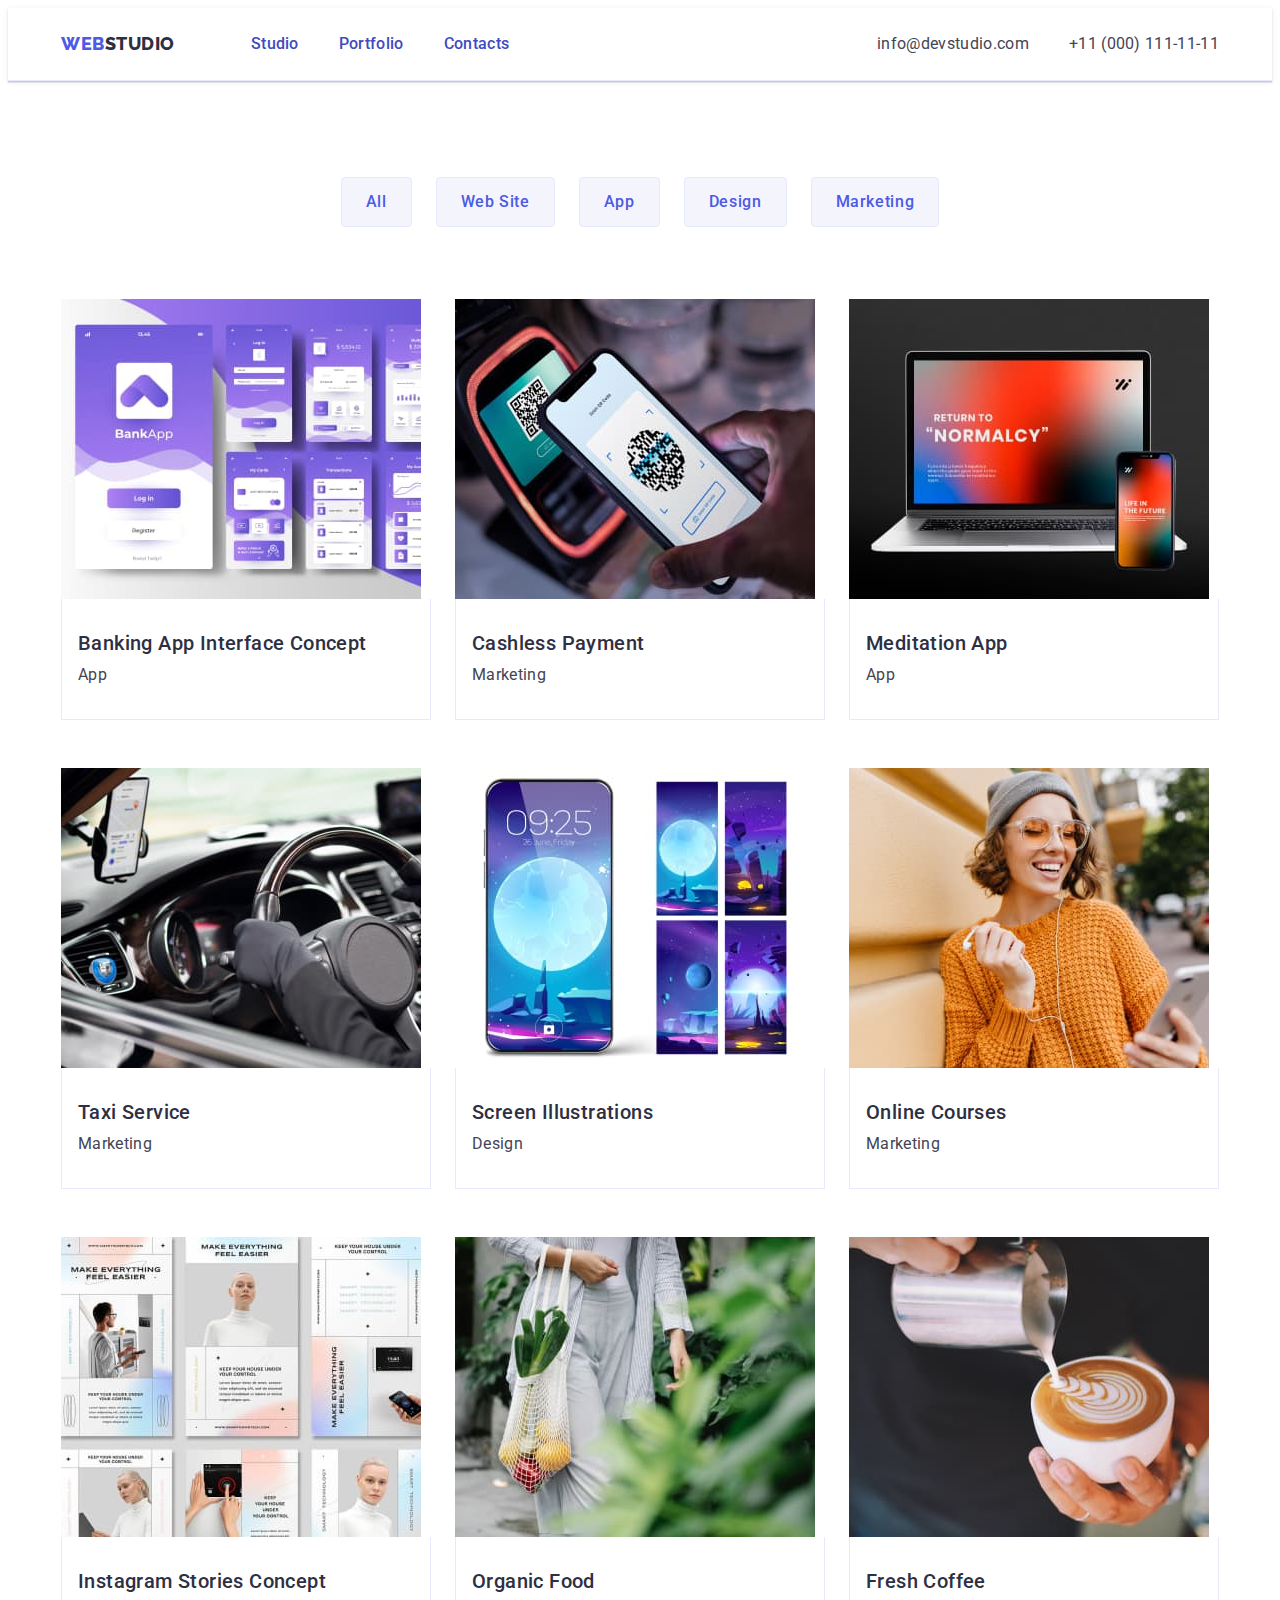
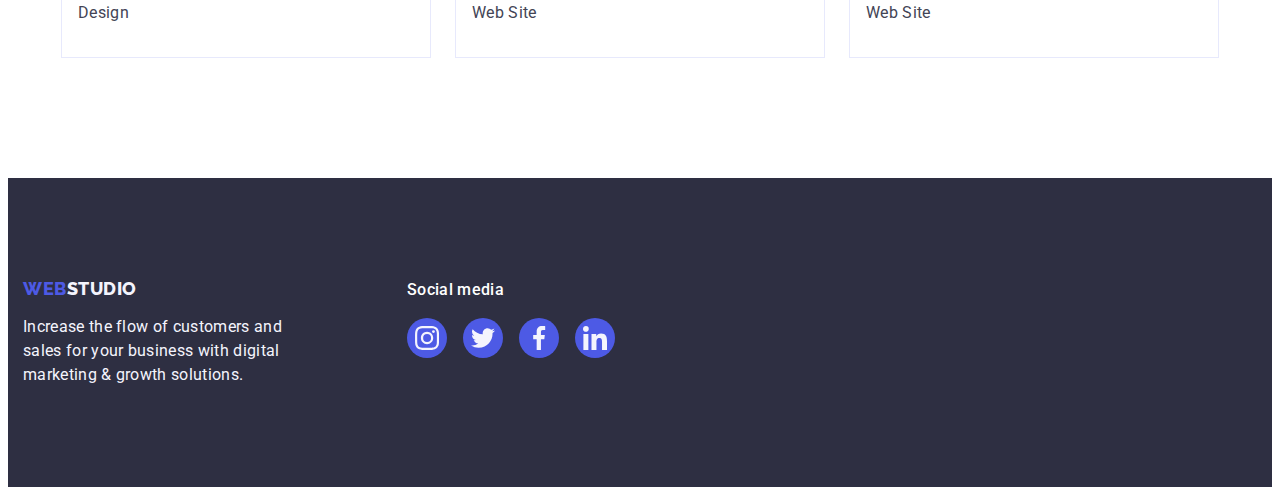
==== portfolio.html @ b8a889ee "update" ====
<!DOCTYPE html>
<html lang="en">
  <head>
    <meta charset="UTF-8" />
    <meta name="viewport" content="width=device-width, initial-scale=1.0" />
    <title>Document</title>
    <link rel="preconnect" href="https://fonts.googleapis.com" />
    <link rel="preconnect" href="https://fonts.gstatic.com" crossorigin />
    <link
      href="https://fonts.googleapis.com/css2?family=Raleway:wght@800&family=Roboto:wght@400;500;700&display=swap"
      rel="stylesheet"
    />
    <link
      rel="stylesheet"
      href="https://cdnjs.cloudflare.com/ajax/libs/modern-normalize/2.0.0/modern-normalize.min.css"
      integrity="sha512-4xo8blKMVCiXpTaLzQSLSw3KFOVPWhm/TRtuPVc4WG6kUgjH6J03IBuG7JZPkcWMxJ5huwaBpOpnwYElP/m6wg=="
      crossorigin="anonymous"
      referrerpolicy="no-referrer"
    />
    <link rel="stylesheet" href="./css/style.css" />
  </head>
  <body>
    <header class="header">
      <div class="container header-container">
        <nav class="header-nav">
          <a href="./index.html" class="header-logo link"
            >Web<span class="header-logo-accent">Studio</span></a
          >
          <ul class="header-menu list">
            <li class="header-menu-item">
              <a href="./index.html" class="header-menu-link link">Studio</a>
            </li>
            <li class="header-menu-item">
              <a href="./portfolio.html" class="header-menu-link link"
                >Portfolio</a
              >
            </li>
            <li class="header-menu-item">
              <a href="" class="header-menu-link link">Contacts</a>
            </li>
          </ul>
        </nav>
        <address class="header-address">
          <ul class="header-socials list">
            <li class="header-socials-item">
              <a
                href="mailto:info@devstudio.com"
                class="header-socials-link link"
                >info@devstudio.com</a
              >
            </li>
            <li class="header-socials-item">
              <a href="tel:+110001111111" class="header-socials-link link"
                >+11 (000) 111-11-11</a
              >
            </li>
          </ul>
        </address>
      </div>
    </header>
    <main>
      <section class="all">
        <div class="container">
          <h1 class="visually-hidden">All</h1>
          <ul class="all-menu list">
            <li class="">
              <button type="button" class="all-btn">All</button
              ><a href="" class="portfolio-menu-link link"></a>
            </li>
            <li class="">
              <button type="button" class="all-btn">Web Site</button>
              <a href="" class="portfolio-menu-link link"></a>
            </li>
            <li class="">
              <button type="button" class="all-btn">App</button>
              <a href="" class="portfolio-menu-link link"></a>
            </li>
            <li class="">
              <button type="button" class="all-btn">Design</button>
              <a href="" class="portfolio-menu-link link"></a>
            </li>
            <li class="">
              <button type="button" class="all-btn">Marketing</button>
              <a href="" class="portfolio-menu-link link"></a>
            </li>
          </ul>
          <ul class="bcm-list list">
            <li class="bcm-item">
              <a href="" class="bcm-item-link link">
                <div class="portfolio-img">
                  <img
                    src="./images/img4.jpg"
                    alt="Banking App"
                    width="360"
                    class=""
                  />
                  <p class="portfolio-img-text">
                    14 Stylish and User-Friendly App Design Concepts · Task
                    Manager App · Calorie Tracker App · Exotic Fruit Ecommerce
                    App · Cloud Storage App
                  </p>
                </div>
                <div class="bcm-name-category">
                  <h2 class="portfolio-subtitle">
                    Banking App Interface Concept
                  </h2>
                  <p class="portfolio-item-text">App</p>
                </div>
              </a>
            </li>
            <li class="bcm-item">
              <a href="" class="bcm-item-link link">
                <div class="portfolio-img">
                  <img
                    src="./images/img5.jpg"
                    alt="Banking App"
                    width="360"
                    class=""
                  />
                  <p class="portfolio-img-text">
                    14 Stylish and User-Friendly App Design Concepts · Task
                    Manager App · Calorie Tracker App · Exotic Fruit Ecommerce
                    App · Cloud Storage App
                  </p>
                </div>
                <div class="bcm-name-category">
                  <h2 class="portfolio-subtitle">Cashless Payment</h2>
                  <p class="portfolio-item-text">Marketing</p>
                </div>
              </a>
            </li>
            <li class="bcm-item">
              <a href="" class="bcm-item-link link">
                <div class="portfolio-img">
                  <img
                    src="./images/img6.jpg"
                    alt="Banking App"
                    width="360"
                    class=""
                  />
                  <p class="portfolio-img-text">
                    14 Stylish and User-Friendly App Design Concepts · Task
                    Manager App · Calorie Tracker App · Exotic Fruit Ecommerce
                    App · Cloud Storage App
                  </p>
                </div>
                <div class="bcm-name-category">
                  <h2 class="portfolio-subtitle">Meditation App</h2>
                  <p class="portfolio-item-text">App</p>
                </div></a
              >
            </li>

            <li class="bcm-item">
              <a href="" class="bcm-item-link link">
                <div class="portfolio-img">
                  <img
                    src="./images/img7.jpg"
                    alt="Banking App"
                    width="360"
                    class=""
                  />
                  <p class="portfolio-img-text">
                    14 Stylish and User-Friendly App Design Concepts · Task
                    Manager App · Calorie Tracker App · Exotic Fruit Ecommerce
                    App · Cloud Storage App
                  </p>
                </div>
                <div class="bcm-name-category">
                  <h2 class="portfolio-subtitle">Taxi Service</h2>
                  <p class="portfolio-item-text">Marketing</p>
                </div></a
              >
            </li>
            <li class="bcm-item">
              <a href="" class="bcm-item-link link">
                <div class="portfolio-img">
                  <img
                    src="./images/img8.jpg"
                    alt="Banking App"
                    width="360"
                    class=""
                  />
                  <p class="portfolio-img-text">
                    14 Stylish and User-Friendly App Design Concepts · Task
                    Manager App · Calorie Tracker App · Exotic Fruit Ecommerce
                    App · Cloud Storage App
                  </p>
                </div>
                <div class="bcm-name-category">
                  <h2 class="portfolio-subtitle">Screen Illustrations</h2>
                  <p class="portfolio-item-text">Design</p>
                </div></a
              >
            </li>
            <li class="bcm-item">
              <a href="" class="bcm-item-link link">
                <div class="portfolio-img">
                  <img
                    src="./images/img9.jpg"
                    alt="Banking App"
                    width="360"
                    class=""
                  />
                  <p class="portfolio-img-text">
                    14 Stylish and User-Friendly App Design Concepts · Task
                    Manager App · Calorie Tracker App · Exotic Fruit Ecommerce
                    App · Cloud Storage App
                  </p>
                </div>
                <div class="bcm-name-category">
                  <h2 class="portfolio-subtitle">Online Courses</h2>
                  <p class="portfolio-item-text">Marketing</p>
                </div></a
              >
            </li>
            <li class="bcm-item">
              <a href="" class="bcm-item-link link">
                <div class="portfolio-img">
                  <img
                    src="./images/img10.jpg"
                    alt="Banking App"
                    width="360"
                    class=""
                  />
                  <p class="portfolio-img-text">
                    14 Stylish and User-Friendly App Design Concepts · Task
                    Manager App · Calorie Tracker App · Exotic Fruit Ecommerce
                    App · Cloud Storage App
                  </p>
                </div>
                <div class="bcm-name-category">
                  <h2 class="portfolio-subtitle">Instagram Stories Concept</h2>
                  <p class="portfolio-item-text">Design</p>
                </div></a
              >
            </li>
            <li class="bcm-item">
              <a href="" class="bcm-item-link link">
                <div class="portfolio-img">
                  <img
                    src="./images/img11.jpg"
                    alt="Banking App"
                    width="360"
                    class=""
                  />
                  <p class="portfolio-img-text">
                    14 Stylish and User-Friendly App Design Concepts · Task
                    Manager App · Calorie Tracker App · Exotic Fruit Ecommerce
                    App · Cloud Storage App
                  </p>
                </div>
                <div class="bcm-name-category">
                  <h2 class="portfolio-subtitle">Organic Food</h2>
                  <p class="portfolio-item-text">Web Site</p>
                </div></a
              >
            </li>
            <li class="bcm-item">
              <a href="" class="bcm-item-link link">
                <div class="portfolio-img">
                  <img
                    src="./images/img12.jpg"
                    alt="Banking App"
                    width="360"
                    class=""
                  />
                  <p class="portfolio-img-text">
                    14 Stylish and User-Friendly App Design Concepts · Task
                    Manager App · Calorie Tracker App · Exotic Fruit Ecommerce
                    App · Cloud Storage App
                  </p>
                </div>
                <div class="bcm-name-category">
                  <h2 class="portfolio-subtitle">Fresh Coffee</h2>
                  <p class="portfolio-item-text">Web Site</p>
                </div></a
              >
            </li>
          </ul>
        </div>
      </section>
    </main>
    <footer class="footer">
      <div class="container container-footer">
        <div class="footer-text">
          <a href="./index.html" class="footer-logo link"
            >Web<span class="footer-logo-accent">Studio</span></a
          >
          <p class="footer-main-text">
            Increase the flow of customers and sales for your business with
            digital marketing & growth solutions.
          </p>
        </div>
        <div>
          <p class="footer-social-text">Social media</p>
          <ul class="footer-social-list list">
            <li class="footer-item-icon">
              <a href="" class="footer-social-link link">
                <svg class="footer-social-icon" width="24" height="24">
                  <use href="./images/icons.svg#icon-instagram-2"></use>
                </svg>
              </a>
            </li>
            <li class="footer-item-icon">
              <a href="" class="footer-social-link link">
                <svg class="footer-social-icon" width="24" height="24">
                  <use href="./images/icons.svg#icon-twitter2"></use>
                </svg>
              </a>
            </li>
            <li class="footer-item-icon">
              <a href="" class="footer-social-link link">
                <svg class="footer-social-icon" width="24" height="24">
                  <use href="./images/icons.svg#icon-facebook2"></use>
                </svg>
              </a>
            </li>
            <li class="footer-item-icon">
              <a href="" class="footer-social-link link">
                <svg class="footer-social-icon" width="24" height="24">
                  <use href="./images/icons.svg#icon-linkedin2"></use>
                </svg>
              </a>
            </li>
          </ul>
        </div>
      </div>
    </footer>
    <script src="./js/modal.js"></script>
  </body>
</html>
---- css/style.css ----
:root {
  --iris: #4d5ae5;
    --ocean: #404bbf;
    --navy-blue: #2e2f42;
    --green: #31d0aa;
    --slate: #434455;
    --light-slate: #8e8f99;
    --cornflower: #e7e9fc;
    --cloud: #f4f4fd;
    --navy-blue-modal: rgba(46, 47, 66, 0.40);
    --grey: rgba(46, 47, 66, 0.70);
    --white: #fff;
    --dairy: #fcfcfc;
}

p,h1,h2,h3,h4,h5,h6 {
  margin-top: 0;
  margin-bottom: 0;
}

ul,ol {
  margin-top: 0;
    margin-bottom: 0;
    padding-left: 0;
}

img {
  display: block;
}

body {
  font-family: 'Roboto', sans-serif;
  background-color:#FFFFFF;
  color: var(--slate);
}

.container {
  width:100%;
  max-width: 1158px;
  padding-left: 15px;
  padding-right: 15px;
  margin:0 auto; 
  
}

.link{
  text-decoration: none;
}

.list{
  list-style-type: none;
}

/* ----------HEADER---------- */

.header {
  border-bottom: 1px solid #e7e9fc;
  box-shadow:0px 2px 1px rgba(46, 47, 66, 0.08), 0px 1px 1px rgba(46, 47, 66, 0.16), 0px 1px 6px rgba(46, 47, 66, 0.08);
}

.header-container {
  display: flex;
  align-items: center;
  gap: 90px;
}

.header-nav {
  display:flex;
  align-items: center;
  flex-grow: 1;

}

.header-logo{
  font-family: "Raleway", sans-serif;
    font-weight: 800;
    font-size: 18px;
    line-height: 1.17; /* 21/18 */
    letter-spacing: 0.03em;
    color: #4d5ae5;
    text-transform: uppercase;
    display: flex;
    align-items: center;
    margin-right: 76px;
}

.header-logo-accent{
  color: #2e2f42;
}

.header-menu {
  color: #2e2f42;
  display: flex;
  gap: 40px;
}

.header-menu-item {
color: var(--navy-blue);
padding: 24px 0;

}

.header-menu-link{
  font-family: "Roboto", sans-serif;
    font-weight: 500;
    font-size: 16px;
    line-height: 1.50; /* 24/16 */
    letter-spacing: 0.02em;
    color: #404bbf;
    padding: 24px 0;
    position: relative;
    transition: color 250ms cubic-bezier(0.4, 0, 0.2, 1) ;
}

.header-menu-link::after {
  content:'' ;
  position: absolute;
  left: 0;
  bottom: -1px;
  height: 4px;
  background-color: #404bbf;
  border-radius: 2px;
}

.header-menu-link:hover,
.header-menu-link:focus {
  color:#404bbf;
}

.header-address {
  font-style: normal;
}

.header-socials {
  color: #434455;
  display: flex;
  gap: 40px;
}

.header-socials-item {
  line-height: 1.5;
  letter-spacing: 0.02em;
  color:var(--slate);
}

.header-socials-link {
  color: var(--slate);
  transition:color 250ms cubic-bezier(0.4, 0, 0.2, 1); 
}

.header-socials-link:hover,
.header-socials-link:focus {
  color: #404bbf;
}

/* ----------HERO---------- */

.hero {
  background-color: var(--navy-blue);
  padding: 188px 0;
  background-image: linear-gradient(rgba(46, 47, 66, 0.7), rgba(46, 47, 66, 0.7)), url(../images/people-office-1.jpg);
  max-width: 1440px;
  background-repeat: no-repeat;
  background-position: center;
  background-size: cover;
  margin: 0 auto;
}

.hero-title {
    font-weight: 700;
    font-size: 56px;
    line-height: 1.07; /* 60/56 */
    letter-spacing: 0.02em;
    color: var(--white);
    text-align: center;
    max-width: 496px;
    margin: 0 auto 48px;
}

.data-modal-open {
  font-family: inherit;
    font-weight: 500;
    font-size: 16px;
    line-height: 1.50; /* 24/16 */
    letter-spacing: 0.04em;
    color: var(--white);
    background-color: var(--iris);
    cursor: pointer;
    display: block;
    min-width: 169px;
    height: 56px;
    border: none;
    border-radius: 4px;
    margin: 0 auto;
    transition: background-color 250ms cubic-bezier(0.4, 0, 0.2, 1);
}

.data-modal-open,
.data-modal-open {
  background-color: #404BBF;
}

/* ----------STRATEGY---------- */

.strategy {

  padding: 120px 0;
}

.visually-hidden {
  position: absolute;
    width: 1px;
    height: 1px;
    margin: -1px;
    border: 0;
    padding: 0;
    white-space: nowrap;
    clip-path: inset(100%);
    clip: rect(0 0 0 0);
    overflow: hidden;
}

.strategy-list {
  display: flex;
  gap: 24px;
}

.strategy-item {
  width: calc((100% - 72px) / 4);
}

.strategy-item-icon {
  display: flex;
  align-items: center;
  justify-content: center;
  height: 112px;
  background-color: #f4f4fd;
  border-radius: 4px;
  margin-bottom: 8px;
}

.strategy-subtitle {
    font-weight: 500;
    font-size: 20px;
    line-height: 1.20; /* 24/20 */
    letter-spacing: 0.02em;
    color: var(--navy-blue);
    margin-bottom: 8px;
}

.strategy-item-text {
    font-size: 16px;
    line-height: 1.50; /* 24/16 */
    letter-spacing: 0.02em;
}

/* ----------WAWD---------- */

.wawd {
  padding-bottom: 120px;
}

.wawd-title {
  
    font-weight: 700;
    font-size: 36px;
    line-height: 1.11; /* 40/36 */
    letter-spacing: 0.02em;
    color: var(--navy-blue);
    text-align: center;
    text-transform: capitalize;
    margin-bottom: 72px;
}

.wawd-list {
  display: flex;
  gap: 24px;
}

.wawd-item {
  width: calc((100% - 48px) / 3);
}

.wawd-img {}

/* ----------TEAM---------- */

.team {
  background-color: #F4F4FD;
  padding: 120px 0;
}

.team-title {
  
    font-weight: 700;
    font-size: 36px;
    line-height: 1.11; /* 40/36 */
    letter-spacing: 0.02em;
    color: var(--navy-blue);
    text-align: center;
    text-transform: capitalize;
    margin-bottom: 72px;
}

.team-list {
  display: flex;
  gap: 24px;
}

.team-item {
  background-color: #FFFFFF;
  width:calc((100% - 72px) / 4);
  border-radius: 0px 0px 4px 4px;
  box-shadow:0px 1px 6px rgba(46, 47, 66, 0.08), 0px 1px 1px rgba(46, 47, 66, 0.16), 0px 2px 1px rgba(46, 47, 66, 0.08);
}

.team-name-job {
  padding: 32px 0px;
}

.team-subtitle {
    font-weight: 500;
    font-size: 20px;
    line-height: 1.20; /* 24/20 */
    letter-spacing: 0.02em;
    color: var(--navy-blue);
    text-align: center;
    margin-bottom: 8px;
}

.team-item-text {
    font-size: 16px;
    line-height: 1.50; /* 24/16 */
    letter-spacing: 0.02em;
    text-align: center;
}

.team-socials-list {
  display: flex;
  justify-content: center;
  gap: 24px;
}

.team-socials-icon {
  width: 40px;
  height: 40px;
}

.team-socials-link {
  width: 100%;
  height: 100%;
  background-color:#4d5ae5;
  border-radius:50%;
  display: flex;
  align-items: center;
  justify-content: center;
  transition: background-color 250ms cubic-bezier(0.4, 0, 0.2, 1);
}

.team-socials-link:hover,
.team-socials-link:focus {
  background-color: #404bbf;
}

.team-icons{
  fill: #f4f4fd ;
}

/* ----------Customers---------- */

.customers {
  padding: 120px 0;
}

.customers-title {
  font-size: 36px;
  line-height: 1.11;
  color:#2e2f42;
  margin-bottom: 72px;
  text-align: center;
}

.customers-list {
  display: flex;
  gap: 24px;
}

.customers-item-icon{
  width: calc((100% - 120px) / 6);
  height:88px;
  /*transition:border-color 250ms cubic-bezier(0.4, 0, 0.2, 1),
    color 250ms cubic-bezier(0.4, 0, 0.2, 1);*/
}

.customers-link {
  width: 100%;
  height: 100%;
  border: 1px solid #8e8f99;
  border-radius:4px;
  display: flex;
  align-items: center;
  justify-content: center;
  color:#8e8f99;
  transition: border-color 250ms cubic-bezier(0.4, 0, 0.2, 1),
      color 250ms cubic-bezier(0.4, 0, 0.2, 1);
}

.customers-link:hover,
.customers-link:focus {
  border-color: #404bbf;
  color: #404bbf;
}

.customers-icon {
  fill: currentColor;
  transition: border-color 250ms cubic-bezier(0.4, 0, 0.2, 1),
      color 250ms cubic-bezier(0.4, 0, 0.2, 1);
}

/* ----------FOOTER---------- */

.footer {
  background-color: var(--navy-blue);
  padding: 100px 0;
}

.footer-text {
  margin-right: 120px;
}

.footer-logo {
  font-family: "Raleway", sans-serif;
    font-weight: 800;
    font-size: 18px;
    line-height: 1.17;
    /* 21/18 */
    letter-spacing: 0.03em;
    color: #4d5ae5;
    text-transform: uppercase;
    display: inline-block;
    margin-bottom: 16px;
}

.footer-logo-accent {
  color: #f4f4fd;
}

.footer-main-text {
    font-size: 16px;
    line-height: 1.50; /* 24/16 */
    letter-spacing: 0.02em;
    color: var(--cloud);
    max-width: 264px;
}

.footer-social-text{
  font-weight: 500;
  font-size: 16px;
  line-height: 1.5;
  letter-spacing: 0.02em;
  color:#FFFFFF;
  margin-bottom: 16px;
}

.footer-social-list{
  display: flex;
  gap: 16px;
}

.footer-item-icon{
  width: 40px;
  height: 40px;
  background-color: 250ms cubic-bezier(0.4, 0, 0.2, 1);
}

.footer-social-link{
  height: 100%;
  width: 100%;
  background-color:#4d5ae5;
  border-radius:50%;
  display: flex;
  align-items: center;
  justify-content: center;
  transition: background-color 250ms cubic-bezier(0.4, 0, 0.2, 1);
}

.footer-social-link:hover,
.footer-social-link:focus {
  background-color: #31d0aa;
}

.footer-social-icon {
  fill:#f4f4fd;
}

.container-footer {
  display: flex;
  align-items: baseline;
  margin-right: 120px;
}

/* ----------MODAL---------- */

.modal-container {
  position: fixed;
  top: 0;
  left: 0;
  width: 100%;
  height: 100%;
  background-color: rgba(46, 47, 66, 0.4);
  transition: opacity 250ms cubic-bezier(0.4, 0, 0.2, 1), visibility 250ms cubic-bezier(0.4, 0, 0.2, 1);
}

.is-hidden {
  opacity: 0;
  visibility: hidden;
  pointer-events: none;
}

.modal-window {
  position: absolute;
  top: 50%;
  left: 50%;
  transform: translate(-50%, -50%) scale(1);
  width: 408px;
  min-height: 584px;
  background: #fcfcfc;
  box-shadow:0px 1px 1px rgba(0, 0, 0, 0.14),
    0px 1px 3px rgba(0, 0, 0, 0.12),
    0px 2px 1px rgba(0, 0, 0, 0.2);
  border-radius: 4px;
  transition: transform 250ms cubic-bezier(0.4, 0, 0.2, 1);
}

.modal-close-button {
  position: absolute;
  top: 24px;
  right: 24px;
  width: 24px;
  height: 24px;
  border-radius: 50%;
  display: flex;
  align-items: center;
  justify-content: center;
  background-color: #e7e9fc;
  border: 1px solid rgba(0, 0, 0, 0.1);
  padding: 0;
  cursor: pointer;
  transition: background-color 250ms cubic-bezier(0.4, 0, 0.2, 1), border 250ms cubic-bezier(0.4, 0, 0.2, 1);
}

.modal-close-button:hover,
.modal-close-button:focus{
  background-color: #404bbf;
  border: none;
}

.modal-window-icon{
  transition: fill 250ms cubic-bezier(0.4, 0, 0.2, 1);
  fill: #382a2a;
}

.modal-close-button:hover .modal-window-icon,
.modal-close-button:focus .modal-window-icon{
  fill: #ffffff;
}
/* ------------PORTFOLIO------------ */

/* ----------All---------- */

.all {
  padding-top: 96px;
  padding-bottom: 120px;
}

.all-menu {
  display: flex;
  justify-content: center;
  gap: 24px;
  margin-bottom: 72px;
}

.all-btn {
  font-family: inherit;
    font-weight: 500;
    font-size: 16px;
    line-height: 1.50; /* 24/16 */
    letter-spacing: 0.04em;
    color: #4d5ae5;
    background-color: #F4F4FD ;
    cursor: pointer;
    padding: 12px 24px;
    border: 1px solid var(--cornflower);
    border-radius: 4px;
    transition:color 250ms cubic-bezier(0.4, 0, 0.2, 1),
      background-color 250ms cubic-bezier(0.4, 0, 0.2, 1),
      border-color 250ms cubic-bezier(0.4, 0, 0.2, 1),
      box-shadow 250ms cubic-bezier(0.4, 0, 0.2, 1);
}

.all-other-btn {
  font-family: "Roboto", sans-serif;
    font-weight: 500;
    font-size: 16px;
    line-height: 1.50; /* 24/16 */
    letter-spacing: 0.04em;
    color: var(--iris);
}

.all-btn:hover,
.all-btn:focus {
  color: #FFFFFF;
  background-color: #404BBF;
  border: 1px solid transparent;
  box-shadow:0px 3px 1px rgba(0, 0, 0, 0.1),
    0px 2px 1px rgba(0, 0, 0, 0.08),
    0px 2px 2px rgba(0, 0, 0, 0.12);

}

/* ----------BCM---------- */

.bcm-list {
  display: flex;
  flex-wrap: wrap;
  column-gap: 24px;
  row-gap: 48px;
  
}

.bcm-item {
  row-gap: 48px;
  width: calc((100% - 48px) / 3);
}

.bcm-item-link{
  transition: box-shadow 250ms cubic-bezier(0.4, 0, 0.2, 1);
  display: block;
  
}

.bcm-item-link:hover {
  transform: translateY(0%);
  box-shadow: 0px 1px 6px rgba(46, 47, 66, 0.08), 0px 1px 1px rgba(46, 47, 66, 0.16), 0px 2px 1px rgba(46, 47, 66, 0.08);
}

.bcm-name-category {
  padding: 32px 16px;
  border: 1px solid #e7e9fc;
  border-top: none;
  
}

.portfolio-img {
  position: relative;
  overflow: hidden;
  
}

.portfolio-img:hover .portfolio-img-text{
  transform: translateY(0%);
}

.portfolio-img-text{
  position: absolute;
  top: 0;
  font-size: 16px;
  line-height: 1.5;
  letter-spacing: 0.02em;
  color:#f4f4fd;
  padding: 40px 32px;
  background-color: #4d5ae5;
  height: 100%;
  width: 100%;
  transform: translateY(100%);
  transition: transform 250ms cubic-bezier(0.4, 0, 0.2, 1);
}

.portfolio-img-text:hover{
  transform:translateY(0%);
}

.portfolio-subtitle {
  
    font-weight: 500;
    font-size: 20px;
    line-height: 1.2; /* 24/20 */
    letter-spacing: 0.02em;
    color: var(--navy-blue);
    margin-bottom: 8px;
}

.portfolio-item-text {
  letter-spacing: 0.02em;
  color: #434455;
  line-height: 1.5;
}

/* ----------TSO---------- */

.tso-subtitle {
  font-weight: 500;
    font-size: 20px;
    line-height: 1.5;
    /* 24/20 */
    letter-spacing: 0.02em;
    color: var(--navy-blue);
}

.tso-item-text {
  letter-spacing: 0.02em;
    color: #434455;
}

/* ----------IOF---------- */

.iof {
  background-color: #F4F4FD;
}

.iof-item {
  background-color: #FFFFFF;
}

.iof-subtitle {
  font-weight: 500;
    font-size: 20px;
    line-height: 1.5;
    /* 24/20 */
    letter-spacing: 0.02em;
    color: var(--navy-blue);
}

.iof-item-text {
    font-size: 16px;
    line-height: 1.50; /* 24/16 */
    letter-spacing: 0.02em;
      color: #434455;
}
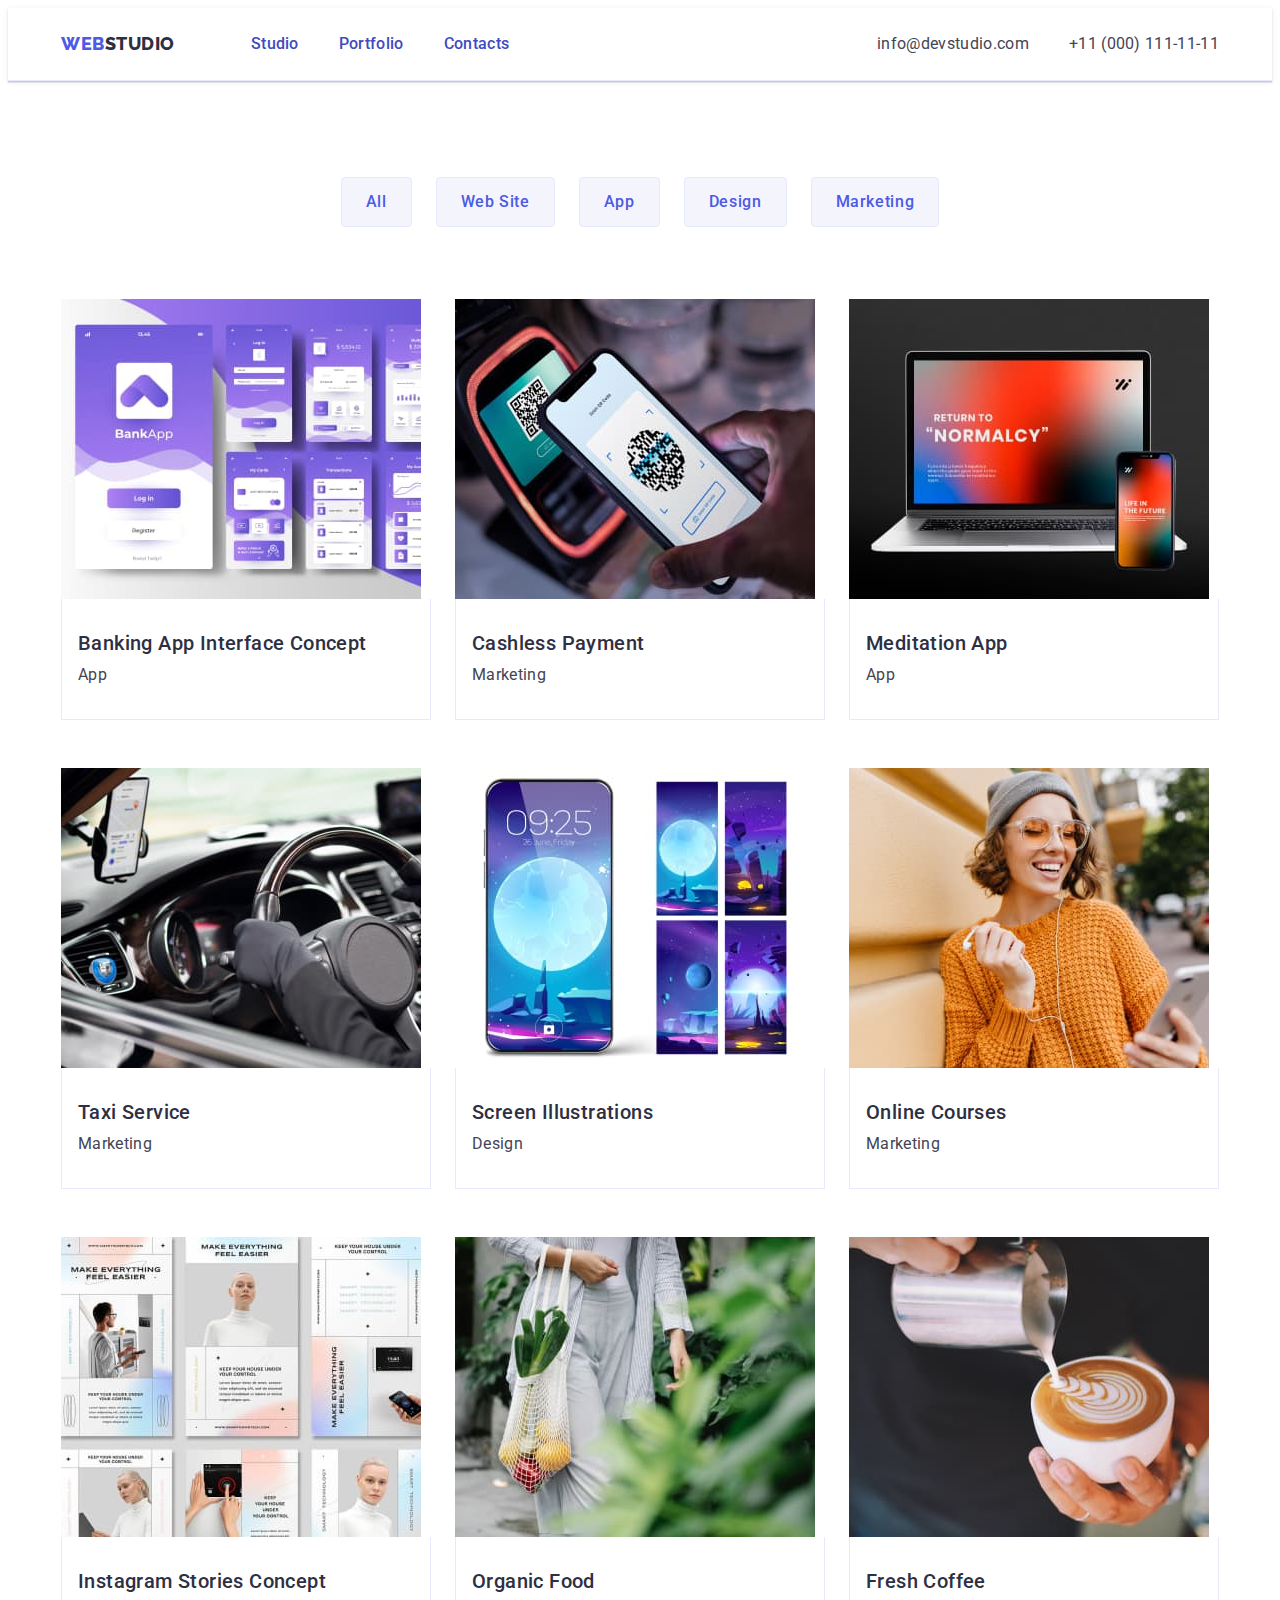
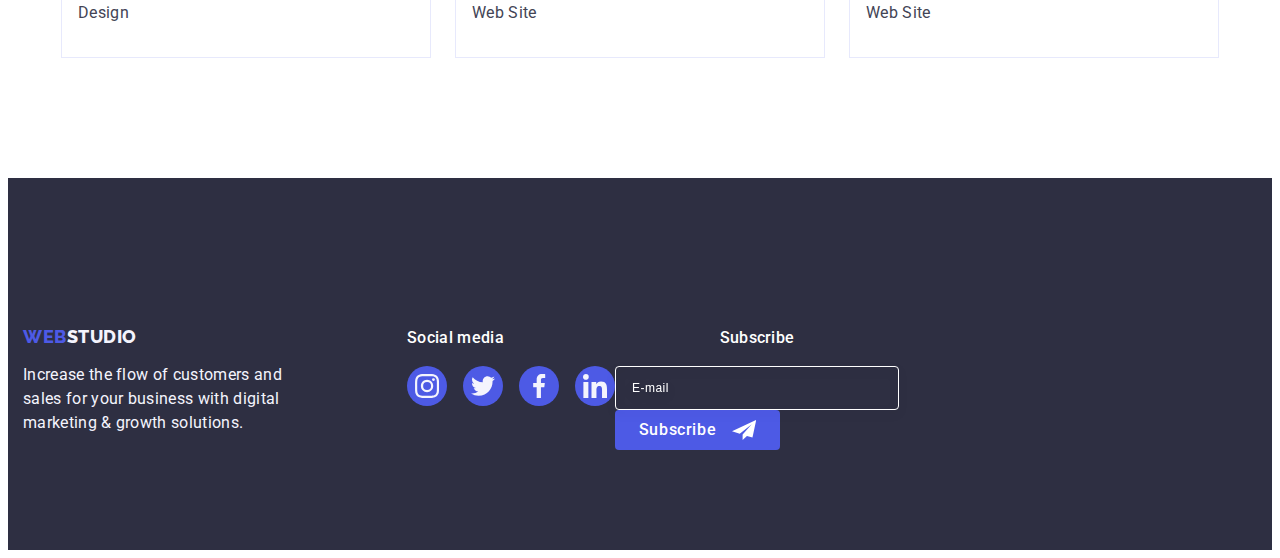
==== commit 349d3e5e: "update" ====
--- a/portfolio.html
+++ b/portfolio.html
@@ -325,6 +325,23 @@
             </li>
           </ul>
         </div>
+        <div class="modal-footer-container">
+          <p class="modal-footer-title">Subscribe</p>
+          <form class="modal-footer-form">
+            <label for="" class="modal-footer-label">
+              <input
+                name="text"
+                type="email"
+                class="modal-footer-input"
+                placeholder="E-mail"
+              />
+            <button type="submit" class="btn-modal-footer">Subscribe
+              <svg class="modal-footer-icon" height="24" width="24">
+                <use href="./images/icons.svg#icon-icon-send-opt"></use>
+              </svg>
+            </button>
+          </form>
+        </div>
       </div>
     </footer>
     <script src="./js/modal.js"></script>
--- a/css/style.css
+++ b/css/style.css
@@ -432,8 +432,7 @@
   font-family: "Raleway", sans-serif;
     font-weight: 800;
     font-size: 18px;
-    line-height: 1.17;
-    /* 21/18 */
+    line-height: 1.17; /* 21/18 */
     letter-spacing: 0.03em;
     color: #4d5ae5;
     text-transform: uppercase;
@@ -497,6 +496,65 @@
   display: flex;
   align-items: baseline;
   margin-right: 120px;
+}
+
+.modal-footer-title {
+  font-weight: 500;
+  font-size: 16px;
+  line-height: 1.5;
+  /* 24/16 */
+  letter-spacing: 0.02em;
+  text-align: center;
+  color: #ffffff;
+  margin: 48px auto 16px;
+}
+
+.modal-footer-form {
+  display: flex;
+}
+
+.modal-footer-label {
+  gap: 24px;
+}
+
+.modal-footer-input {
+  width: 264px;
+  height: 40px;
+  border: 1px solid #ffffff;
+  background-color: transparent;
+  font-size: 12px;
+  line-height: 1.5;
+  letter-spacing: 0.04em;
+  padding-left: 16px;
+  filter: drop-shadow(0px 4px 4px rgba(0, 0, 0, 0.15));
+  border-radius: 4px;
+  color: #ffffff;
+}
+
+input::placeholder {
+  color: #ffffff;
+}
+
+.btn-modal-footer {
+  min-width: 165px;
+  height: 40px;
+  display: flex;
+  justify-content: center;
+  align-items: center;
+  font-family: "Roboto", sans-serif;
+  font-size: 16px;
+  font-weight: 500;
+  line-height: 1.5;
+  letter-spacing: 0.04em;
+  color: #ffffff;
+  cursor: pointer;
+  background-color: var(--iris);
+  border: none;
+  border-radius: 4px;
+}
+
+.modal-footer-icon {
+  margin-left: 16px;
 }
 
 /* ----------MODAL---------- */
@@ -530,6 +588,7 @@
     0px 2px 1px rgba(0, 0, 0, 0.2);
   border-radius: 4px;
   transition: transform 250ms cubic-bezier(0.4, 0, 0.2, 1);
+  padding: 72px 24px 24px 24px;
 }
 
 .modal-close-button {
@@ -564,6 +623,132 @@
 .modal-close-button:focus .modal-window-icon{
   fill: #ffffff;
 }
+
+.modal-title{
+  font-weight: 500;
+  font-size: 16px;
+  line-height: 1.5;
+  text-align: center;
+  letter-spacing: 0.02em;
+  color:var(--navy-blue);
+  margin-bottom: 16px;
+}
+
+.modal-form-label{
+  margin-bottom: 8px;
+}
+
+.modal-label{
+  font-size: 12px;
+  line-height: 1.17;
+  letter-spacing: 0.04em;
+  color:var(--light-slate);
+  display: block;
+  margin-bottom: 4px;
+}
+
+.modal-container-input{
+  position: relative;
+}
+
+.modal-input{
+  width: 100%;
+  height: 40px;
+  border: 1px solid rgba(46, 47, 66, 0.4);
+  border-radius: 4px;
+  background-color: transparent;
+  padding-left: 38px;
+  outline: transparent;
+  transition: border-color 250ms cubic-bezier(0.4, 0, 0.2, 1);
+}
+
+.modal-input:focus{
+  border-color: #4D5AE5;
+}
+
+.modal-input-icon{
+  position: absolute;
+  left: 16px;
+  top: 50%;
+  transform: translateY(-50%);
+  transition: fill 250ms cubic-bezier(0.4, 0, 0.2, 1);
+}
+ .modal-input-icon:focus {
+  fill: #4D5AE5;
+ }
+
+ .modal-user-comment{
+  width: 100%;
+  height: 120px;
+  font-size: 12px;
+  line-height: 1.17;
+  letter-spacing: 0.04em;
+  color: rgba(46, 47, 66, 0.4);
+  border: 1px solid rgba(46, 47, 66, 0.4);
+  border-radius: 4px;
+  background-color: transparent;
+  padding: 8px 16px;
+  outline: transparent;
+  resize: none;
+  transition: border-color 250ms cubic-bezier(0.4, 0, 0.2, 1);
+ }
+
+ .modal-user-comment:focus{
+  border-color: #4D5AE5;
+ }
+
+ .modal-checkbox-container{
+  margin-bottom: 24px;
+ }
+
+ .modal-checkbox-input{
+
+ }
+
+ .modal-checkbox-label{
+  font-size: 12px;
+  line-height: 1.17;
+  letter-spacing: 0.04em;
+  color:#8e8f99
+ }
+
+ .modal-privacy-policy{
+  width: 16px;
+  height: 16px;
+  border: 1px solid rgba(46, 47, 66, 0.4);
+  border-radius: 2px;
+  transition: background-color 250ms cubic-bezier(0.4, 0, 0.2, 1), border 250ms cubic-bezier(0.4, 0, 0.2, 1), fill 250ms cubic-bezier(0.4, 0, 0.2, 1);
+  display: inline-flex;
+  align-items: center;
+  justify-content: center;
+  fill: transparent;
+ }
+
+ span input:checked{
+  background-color:#404bbf;
+  border: none;
+  fill:#F4F4FD;
+ }
+
+ .modal-checkbox-link{
+  color:var(--iris)
+ }
+
+ .modal-checkbox-btn{
+  display: block;
+  min-width: 169px;
+  height: 56px;
+  font-family: "Roboto", sans-serif;
+  font-size: 16px;
+  font-weight: 500;
+  line-height: 1.5;
+  letter-spacing: 0.04em;
+  color:#ffffff;
+  cursor: pointer;
+  background-color: #4D5AE5;
+  border-radius: 4px;
+  transition: background-color 250ms cubic-bezier(0.4, 0, 0.2, 1);
+ }
 /* ------------PORTFOLIO------------ */
 
 /* ----------All---------- */
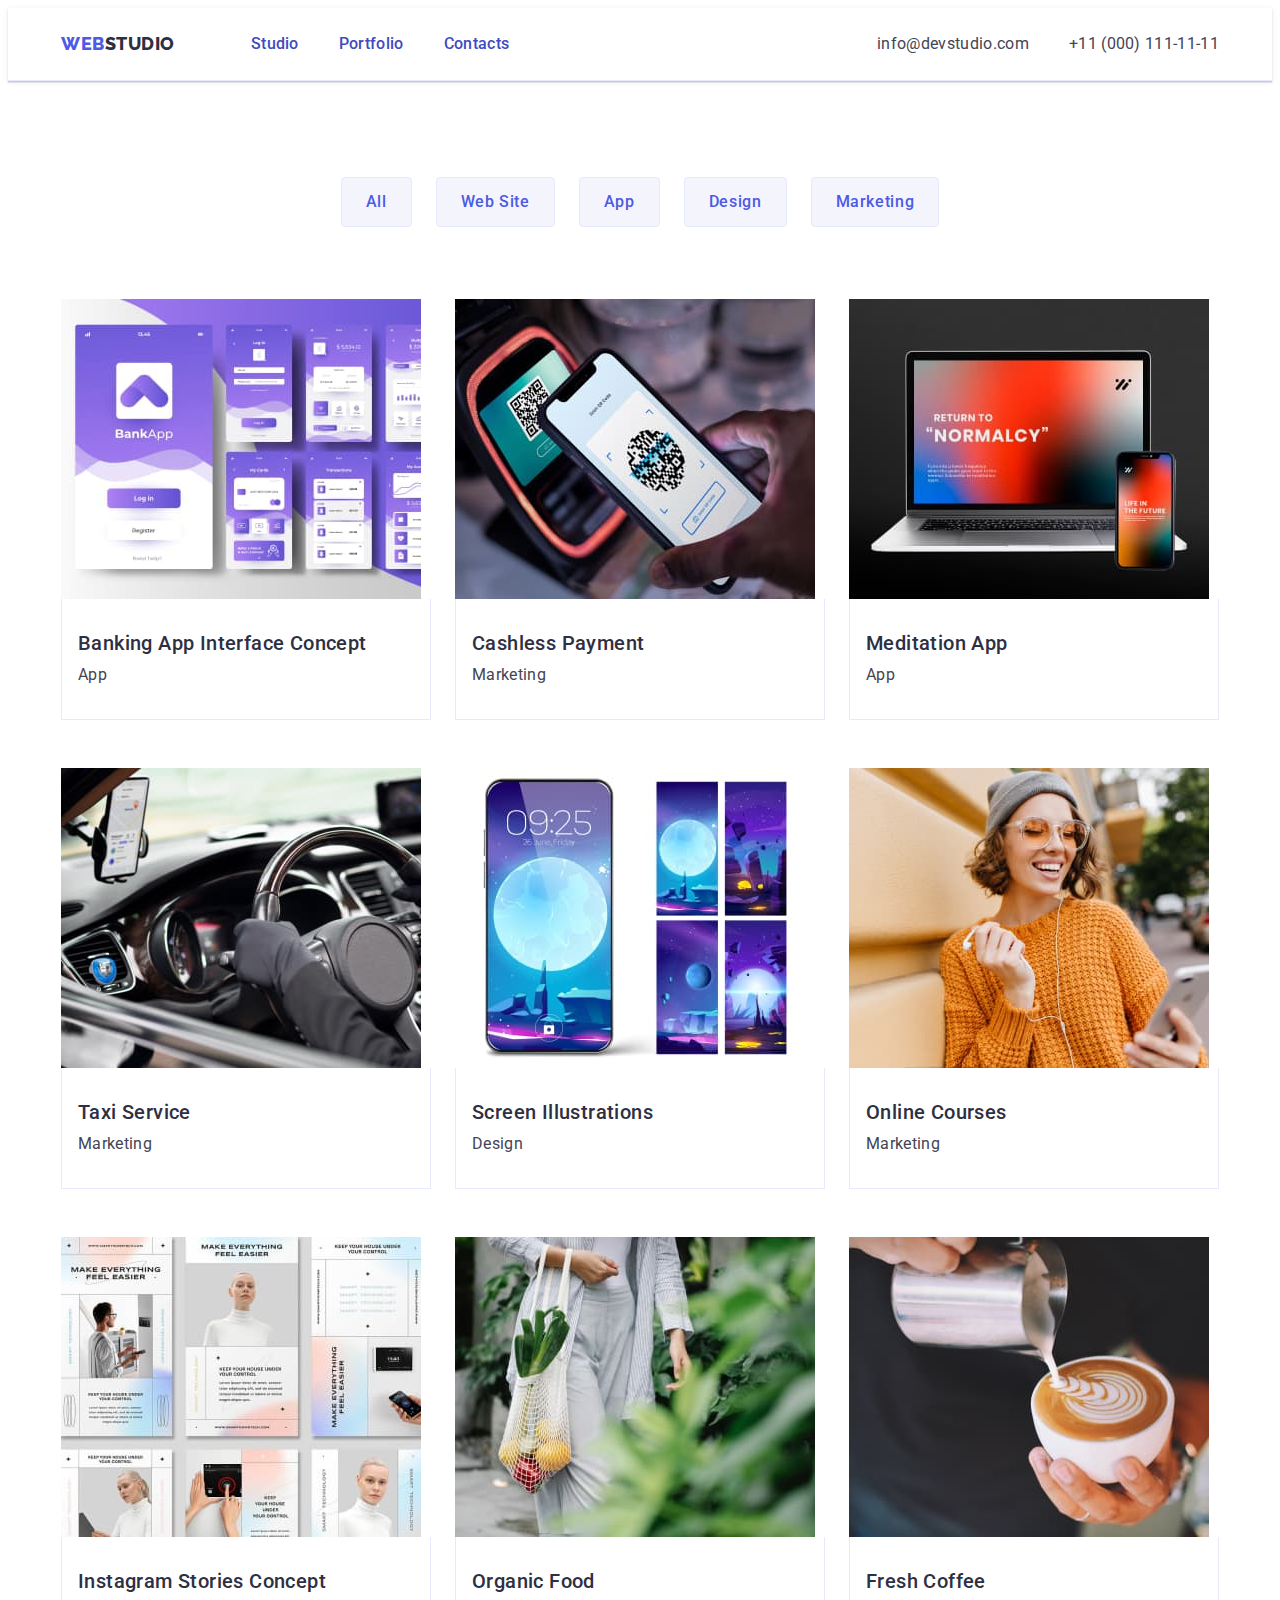
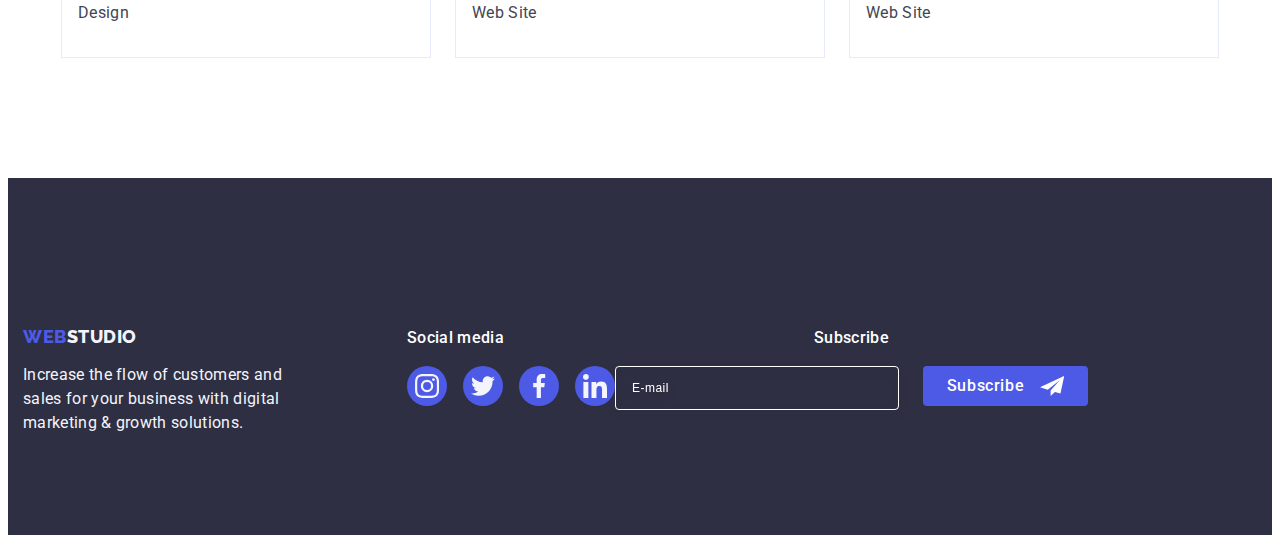
==== commit 53d279f5: "update" ====
--- a/portfolio.html
+++ b/portfolio.html
@@ -335,7 +335,9 @@
                 class="modal-footer-input"
                 placeholder="E-mail"
               />
-            <button type="submit" class="btn-modal-footer">Subscribe
+            </label>
+            <button type="submit" class="btn-modal-footer">
+              Subscribe
               <svg class="modal-footer-icon" height="24" width="24">
                 <use href="./images/icons.svg#icon-icon-send-opt"></use>
               </svg>
--- a/css/style.css
+++ b/css/style.css
@@ -281,7 +281,7 @@
   width: calc((100% - 48px) / 3);
 }
 
-.wawd-img {}
+
 
 /* ----------TEAM---------- */
 
@@ -511,6 +511,7 @@
 
 .modal-footer-form {
   display: flex;
+  gap:24px;
 }
 
 .modal-footer-label {
@@ -746,6 +747,7 @@
   color:#ffffff;
   cursor: pointer;
   background-color: #4D5AE5;
+  border: none;
   border-radius: 4px;
   transition: background-color 250ms cubic-bezier(0.4, 0, 0.2, 1);
  }
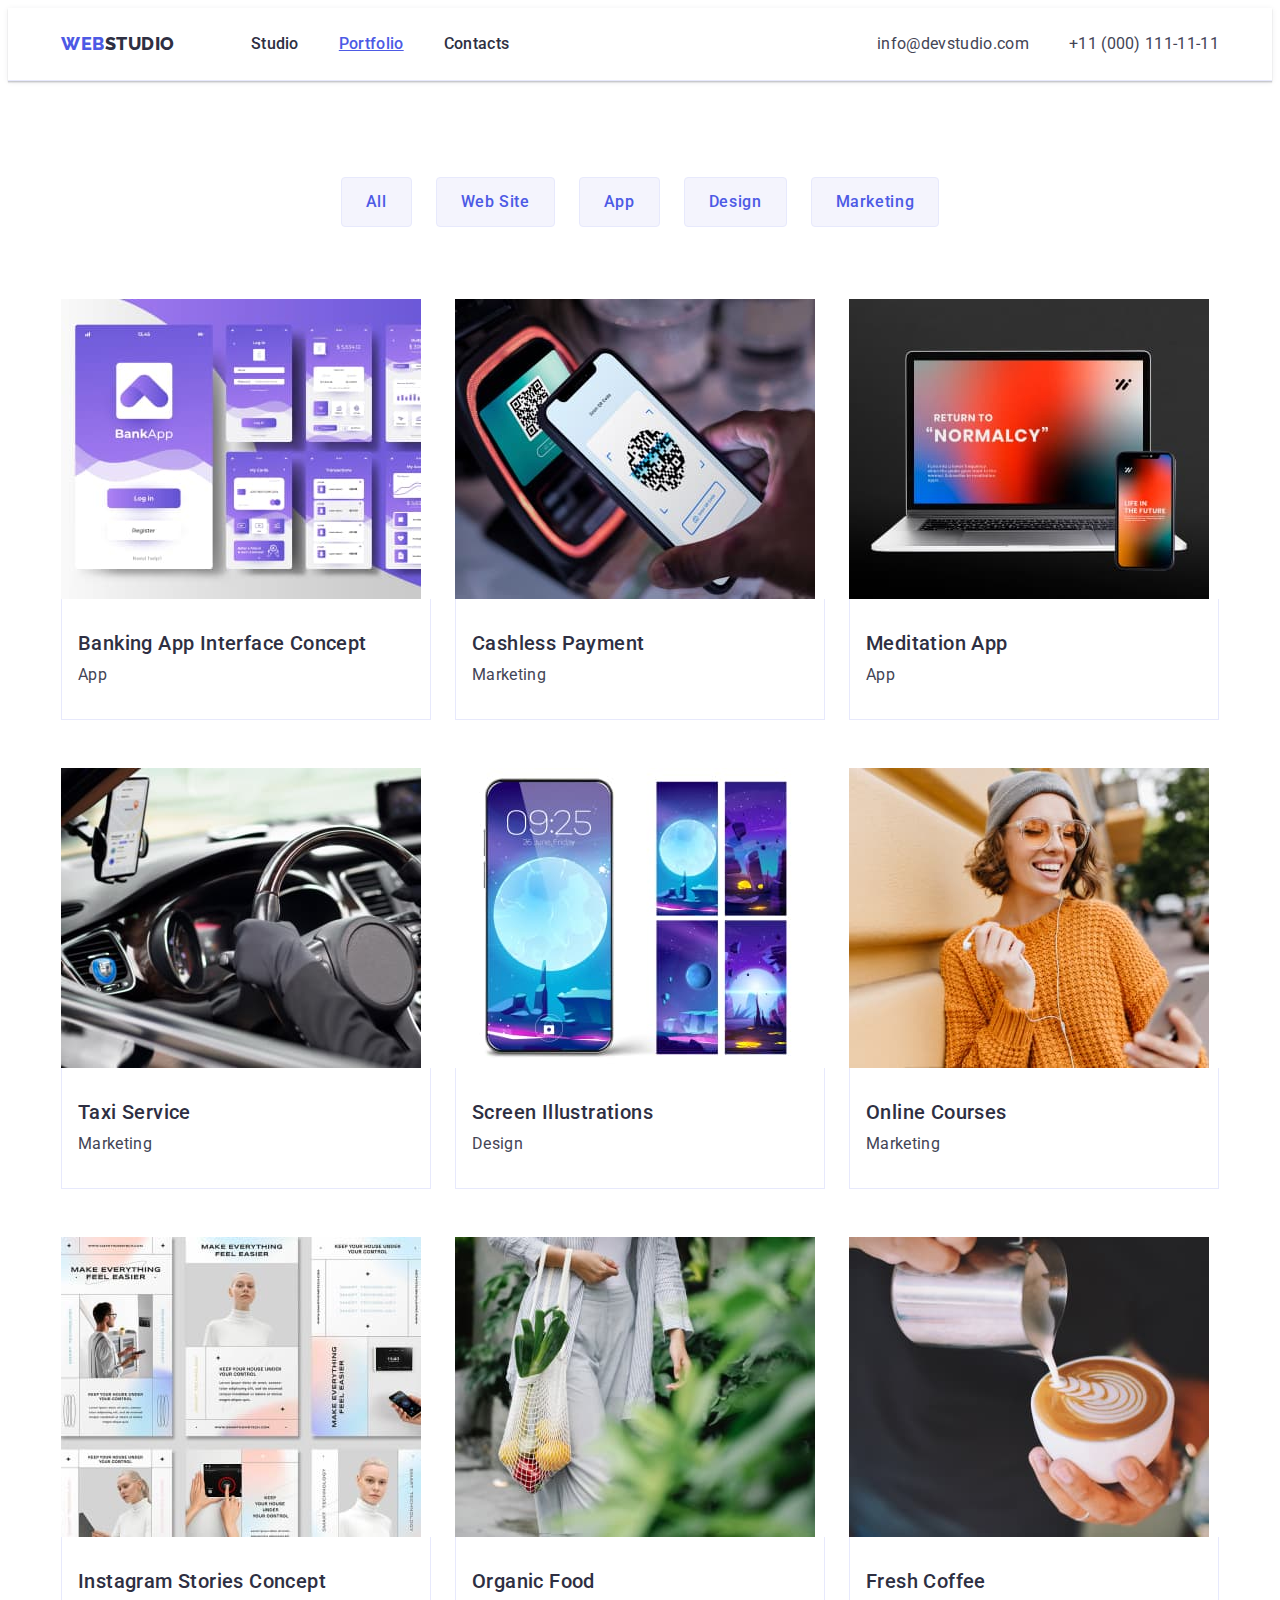
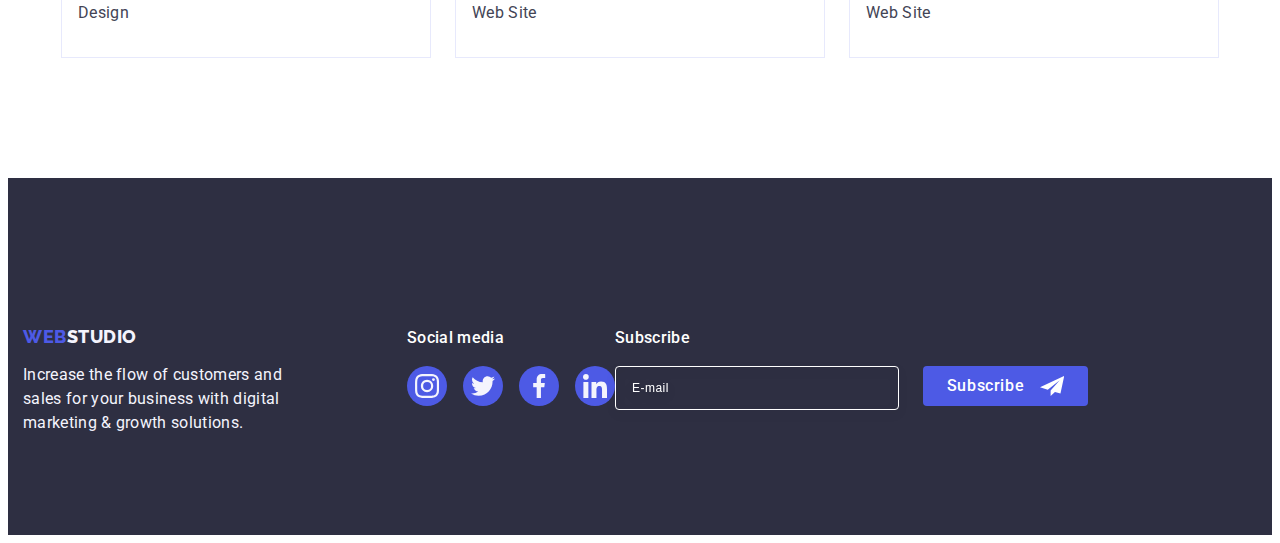
==== commit ee39210a: "update" ====
--- a/portfolio.html
+++ b/portfolio.html
@@ -28,15 +28,23 @@
           >
           <ul class="header-menu list">
             <li class="header-menu-item">
-              <a href="./index.html" class="header-menu-link link">Studio</a>
+              <a
+                href="./index.html"
+                class="header-menu-link inactive-menu-link link"
+                >Studio</a
+              >
             </li>
             <li class="header-menu-item">
-              <a href="./portfolio.html" class="header-menu-link link"
+              <a
+                href="./portfolio.html"
+                class="header-menu-link active-menu-link link"
                 >Portfolio</a
               >
             </li>
             <li class="header-menu-item">
-              <a href="" class="header-menu-link link">Contacts</a>
+              <a href="" class="header-menu-link inactive-menu-link link"
+                >Contacts</a
+              >
             </li>
           </ul>
         </nav>
@@ -328,8 +336,9 @@
         <div class="modal-footer-container">
           <p class="modal-footer-title">Subscribe</p>
           <form class="modal-footer-form">
-            <label for="" class="modal-footer-label">
+            <label for="text" class="modal-footer-label">
               <input
+                id="text"
                 name="text"
                 type="email"
                 class="modal-footer-input"
--- a/css/style.css
+++ b/css/style.css
@@ -47,6 +47,16 @@
   text-decoration: none;
 }
 
+.active-menu-link{
+  text-decoration: underline;
+  color: var(--iris);
+}
+
+.inactive-menu-link{
+  text-decoration: none;
+  color:var(--navy-blue);
+}
+
 .list{
   list-style-type: none;
 }
@@ -106,13 +116,12 @@
     font-size: 16px;
     line-height: 1.50; /* 24/16 */
     letter-spacing: 0.02em;
-    color: #404bbf;
     padding: 24px 0;
     position: relative;
     transition: color 250ms cubic-bezier(0.4, 0, 0.2, 1) ;
 }
 
-.header-menu-link::after {
+.header-menu-link:after {
   content:'' ;
   position: absolute;
   left: 0;
@@ -452,6 +461,10 @@
     max-width: 264px;
 }
 
+.social-media-container{
+  margin-right: 80px;
+}
+
 .footer-social-text{
   font-weight: 500;
   font-size: 16px;
@@ -504,7 +517,6 @@
   line-height: 1.5;
   /* 24/16 */
   letter-spacing: 0.02em;
-  text-align: center;
   color: #ffffff;
   margin: 48px auto 16px;
 }
@@ -639,6 +651,10 @@
   margin-bottom: 8px;
 }
 
+.modal-form-label:nth-child(4){
+  margin-bottom: 16px;
+}
+
 .modal-label{
   font-size: 12px;
   line-height: 1.17;
@@ -674,8 +690,8 @@
   transform: translateY(-50%);
   transition: fill 250ms cubic-bezier(0.4, 0, 0.2, 1);
 }
- .modal-input-icon:focus {
-  fill: #4D5AE5;
+ .modal-input:focus+.modal-input-icon {
+   fill: #4D5AE5;
  }
 
  .modal-user-comment{
@@ -702,8 +718,10 @@
   margin-bottom: 24px;
  }
 
- .modal-checkbox-input{
-
+ .modal-checkbox-input:checked+.modal-checkbox-label span.modal-privacy-policy{
+  background-color: #404bbf;
+    border: none;
+    fill: #F4F4FD;
  }
 
  .modal-checkbox-label{
@@ -725,10 +743,8 @@
   fill: transparent;
  }
 
- span input:checked{
-  background-color:#404bbf;
-  border: none;
-  fill:#F4F4FD;
+ .modal-privacy-policy:hover{
+  border: 2px solid #4D5AE5;
  }
 
  .modal-checkbox-link{
@@ -737,6 +753,7 @@
 
  .modal-checkbox-btn{
   display: block;
+  margin: 0 auto;
   min-width: 169px;
   height: 56px;
   font-family: "Roboto", sans-serif;
@@ -826,7 +843,7 @@
   
 }
 
-.bcm-item-link:hover {
+.bcm-item-link:hover .portfolio-img-text{
   transform: translateY(0%);
   box-shadow: 0px 1px 6px rgba(46, 47, 66, 0.08), 0px 1px 1px rgba(46, 47, 66, 0.16), 0px 2px 1px rgba(46, 47, 66, 0.08);
 }
@@ -842,10 +859,6 @@
   position: relative;
   overflow: hidden;
   
-}
-
-.portfolio-img:hover .portfolio-img-text{
-  transform: translateY(0%);
 }
 
 .portfolio-img-text{
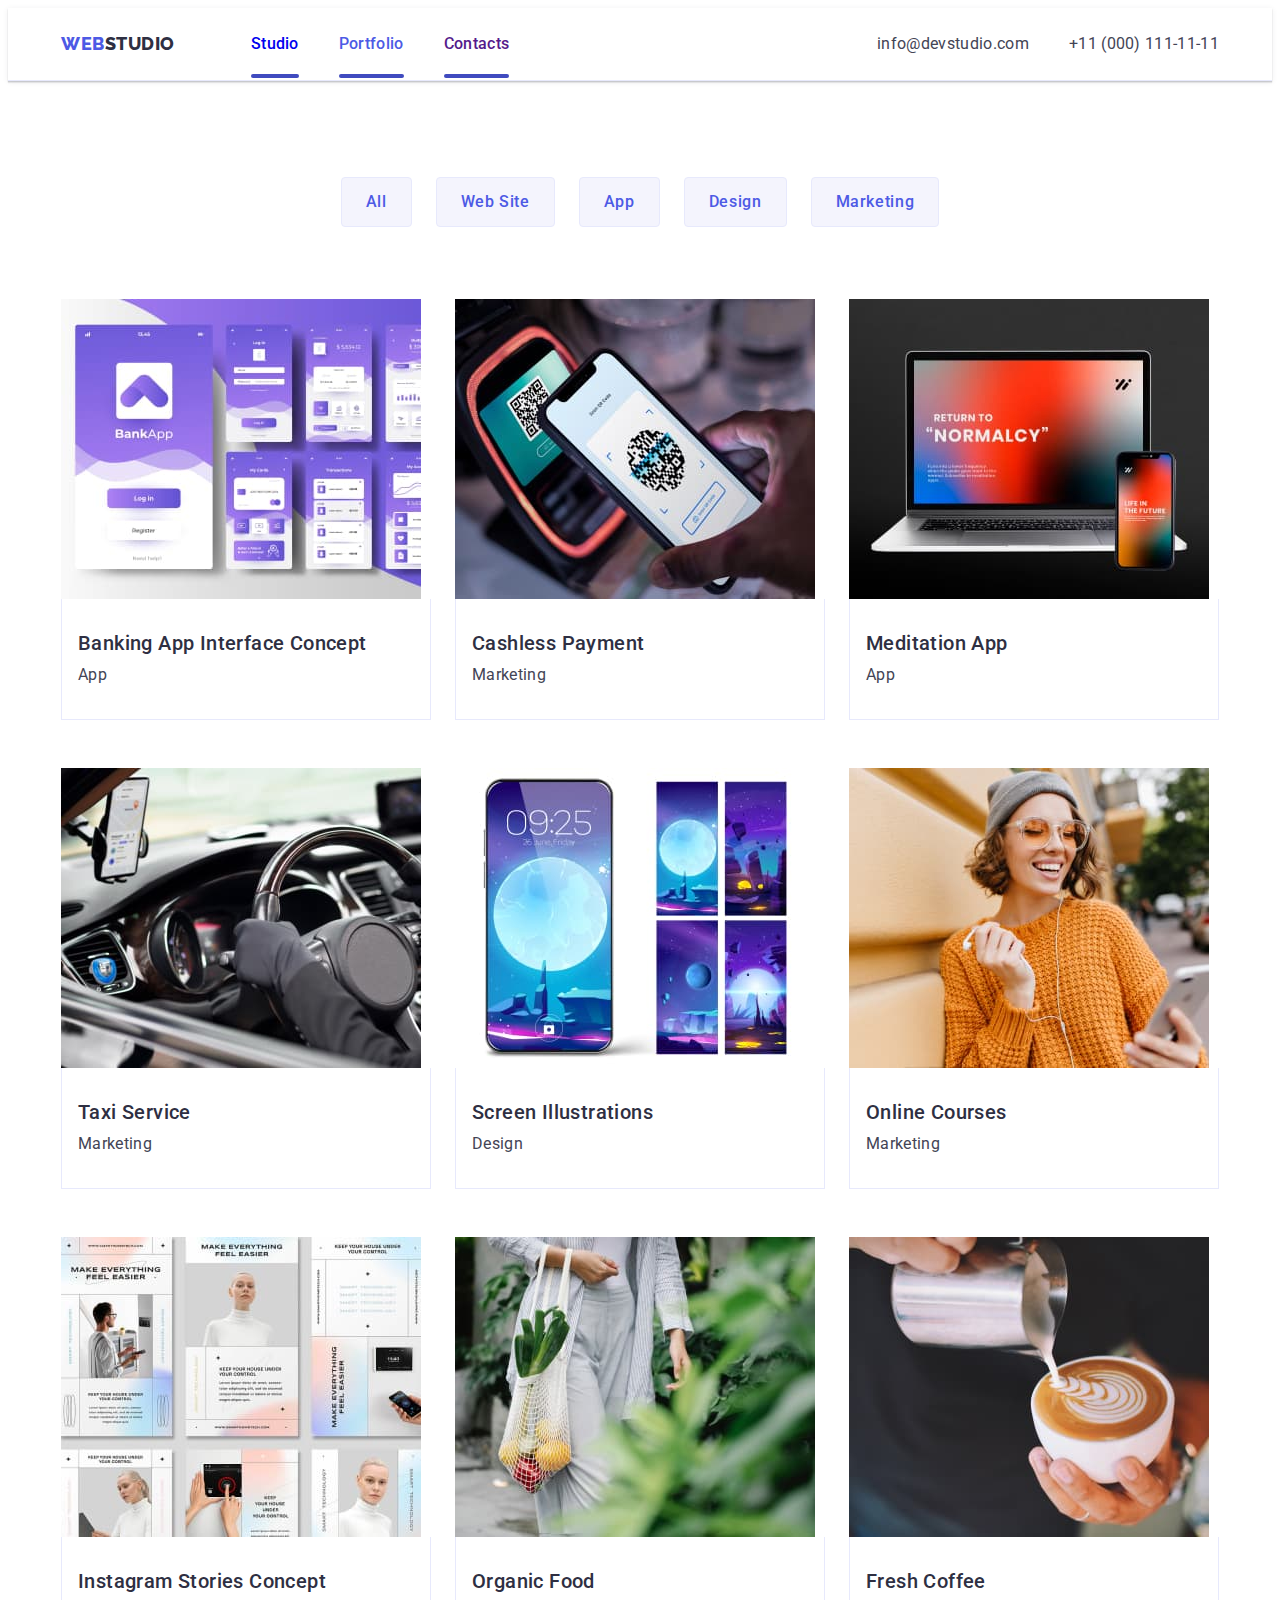
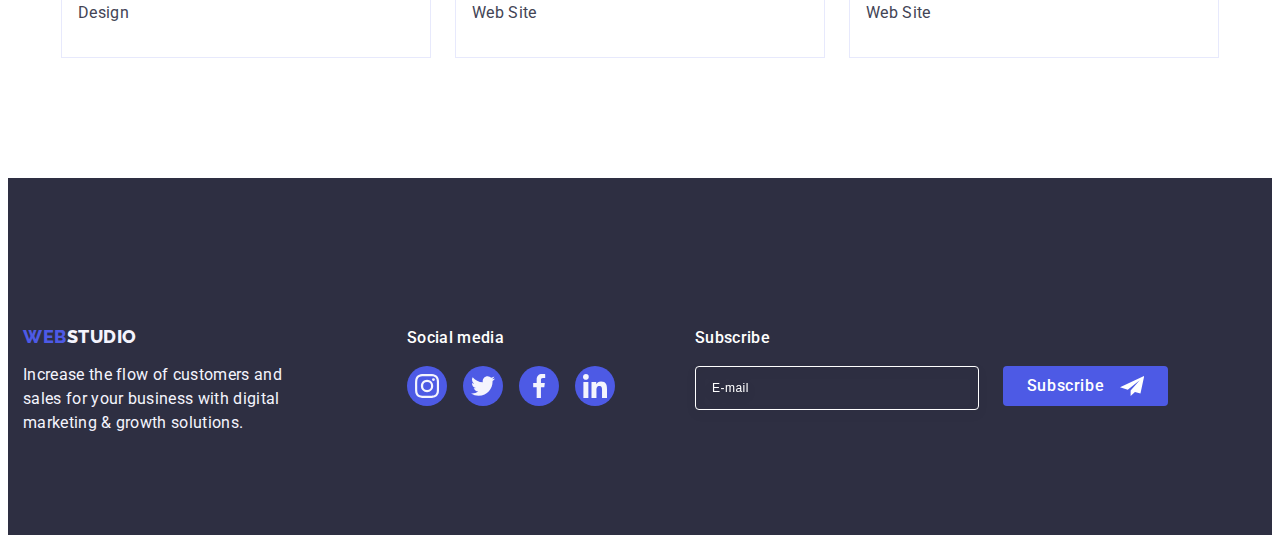
==== commit a5d88e15: "update" ====
--- a/portfolio.html
+++ b/portfolio.html
@@ -28,11 +28,7 @@
           >
           <ul class="header-menu list">
             <li class="header-menu-item">
-              <a
-                href="./index.html"
-                class="header-menu-link inactive-menu-link link"
-                >Studio</a
-              >
+              <a href="./index.html" class="header-menu-link link">Studio</a>
             </li>
             <li class="header-menu-item">
               <a
@@ -42,9 +38,7 @@
               >
             </li>
             <li class="header-menu-item">
-              <a href="" class="header-menu-link inactive-menu-link link"
-                >Contacts</a
-              >
+              <a href="" class="header-menu-link link">Contacts</a>
             </li>
           </ul>
         </nav>
@@ -300,7 +294,7 @@
             digital marketing & growth solutions.
           </p>
         </div>
-        <div>
+        <div class="social-media-container">
           <p class="footer-social-text">Social media</p>
           <ul class="footer-social-list list">
             <li class="footer-item-icon">
--- a/css/style.css
+++ b/css/style.css
@@ -48,7 +48,6 @@
 }
 
 .active-menu-link{
-  text-decoration: underline;
   color: var(--iris);
 }
 
@@ -122,6 +121,7 @@
 }
 
 .header-menu-link:after {
+  width: 100%;
   content:'' ;
   position: absolute;
   left: 0;
@@ -342,6 +342,7 @@
     line-height: 1.50; /* 24/16 */
     letter-spacing: 0.02em;
     text-align: center;
+    margin-bottom: 8px;
 }
 
 .team-socials-list {
@@ -728,7 +729,9 @@
   font-size: 12px;
   line-height: 1.17;
   letter-spacing: 0.04em;
-  color:#8e8f99
+  color:#8e8f99;
+  display:flex;
+  gap:8px;
  }
 
  .modal-privacy-policy{
@@ -743,7 +746,8 @@
   fill: transparent;
  }
 
- .modal-privacy-policy:hover{
+ .modal-privacy-policy:hover,
+ .modal-privacy-policy:focus{
   border: 2px solid #4D5AE5;
  }
 
@@ -843,7 +847,8 @@
   
 }
 
-.bcm-item-link:hover .portfolio-img-text{
+.bcm-item-link:hover .portfolio-img-text,
+.bcm-item-link:focus .portfolio-img-text{
   transform: translateY(0%);
   box-shadow: 0px 1px 6px rgba(46, 47, 66, 0.08), 0px 1px 1px rgba(46, 47, 66, 0.16), 0px 2px 1px rgba(46, 47, 66, 0.08);
 }
